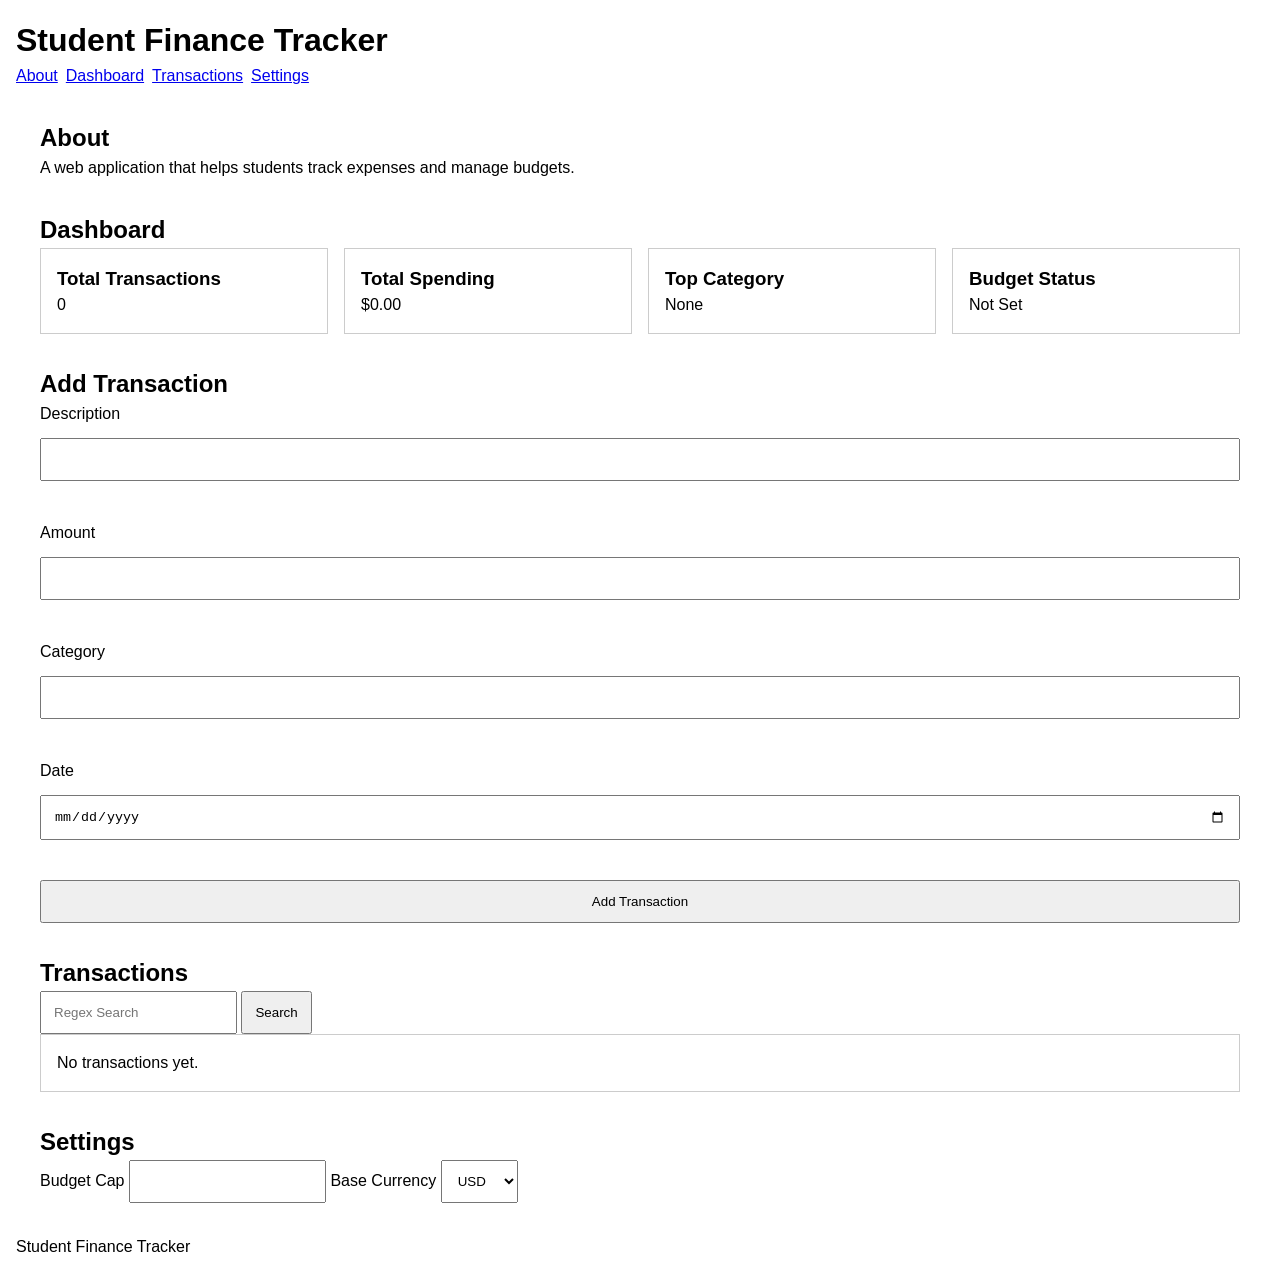
==== student_finance_tracker/index.html @ 0a342044 "M3: Added validation and error messages" ====
<!DOCTYPE html>
<html lang="en">
<head>
    <meta charset="UTF-8">
    <meta name="viewport" content="width=device-width, initial-scale=1.0">
    <title>Student Finance Tracker</title>
    <link rel="stylesheet" href="styles/style.css">
</head>
<body>

<a href="#main-content" class="skip-link">Skip to Content</a>

<header>
    <h1>Student Finance Tracker</h1>

    <nav>
        <ul>
            <li><a href="#about">About</a></li>
            <li><a href="#dashboard">Dashboard</a></li>
            <li><a href="#transactions">Transactions</a></li>
            <li><a href="#settings">Settings</a></li>
        </ul>
    </nav>
</header>

<main id="main-content">

    <section id="about">
        <h2>About</h2>
        <p>
            A web application that helps students track expenses and manage budgets.
        </p>
    </section>

    <section id="dashboard">
        <h2>Dashboard</h2>

        <div class="stats-grid">
            <article class="card">
                <h3>Total Transactions</h3>
                <p>0</p>
            </article>

            <article class="card">
                <h3>Total Spending</h3>
                <p>$0.00</p>
            </article>

            <article class="card">
                <h3>Top Category</h3>
                <p>None</p>
            </article>

            <article class="card">
                <h3>Budget Status</h3>
                <p>Not Set</p>
            </article>
        </div>
    </section>

    <section id="transaction-form">
        <h2>Add Transaction</h2>

        <form>
            <label for="description">Description</label>
            <input type="text" id="description">
            <small id="description-error"></small>

            <label for="amount">Amount</label>
            <input type="text" id="amount">
            <small id="amount-error"></small>

            <label for="category">Category</label>
            <input type="text" id="category">
            <small id="category-error"></small>

            <label for="date">Date</label>
            <input type="date" id="date">
            <small id="date-error"></small>

            <button type="submit">Add Transaction</button>
        </form>
    </section>

    <section id="transactions">
        <h2>Transactions</h2>

        <div class="search-controls">
            <input type="text" placeholder="Regex Search">
            <button>Search</button>
        </div>

        <div class="transactions-container">
            <p>No transactions yet.</p>
        </div>
    </section>

    <section id="settings">
        <h2>Settings</h2>

        <label for="budget-cap">Budget Cap</label>
        <input type="number" id="budget-cap">

        <label for="currency">Base Currency</label>
        <select id="currency">
            <option>USD</option>
            <option>EUR</option>
            <option>RWF</option>
        </select>
    </section>

</main>

<footer>
    <p>Student Finance Tracker</p>
</footer>
<script type="module" src="./scripts/main.js"></script>

</body>
</html>
---- student_finance_tracker/styles/style.css ----
* {
    margin: 0;
    padding: 0;
    box-sizing: border-box;
}

body {
    font-family: Arial, sans-serif;
    line-height: 1.5;
    padding: 1rem;
}

.skip-link {
    position: absolute;
    left: -9999px;
}

.skip-link:focus {
    left: 1rem;
    top: 1rem;
}

header {
    margin-bottom: 2rem;
}

nav ul {
    list-style: none;
    display: flex;
    flex-direction: column;
    gap: 0.5rem;
}

section {
    margin-bottom: 2rem;
}

.stats-grid {
    display: flex;
    flex-direction: column;
    gap: 1rem;
}

.card {
    border: 1px solid #ccc;
    padding: 1rem;
    transition: transform 0.3s ease;
}

.card:hover {
    transform: translateY(-3px);
}

form {
    display: flex;
    flex-direction: column;
    gap: 0.75rem;
}

input,
select,
button {
    padding: 0.75rem;
}

.transactions-container {
    border: 1px solid #ccc;
    padding: 1rem;
}

:focus-visible {
    outline: 3px solid blue;
    outline-offset: 2px;
}

/* Tablet */

@media (min-width: 768px) {
    .stats-grid {
        display: grid;
        grid-template-columns: 1fr 1fr;
    }

    nav ul {
        flex-direction: row;
    }
}

/* Desktop */

@media (min-width: 1024px) {
    .stats-grid {
        grid-template-columns: repeat(4, 1fr);
    }

    main {
        max-width: 1200px;
        margin: 0 auto;
    }
}
small {
    display: block;
    min-height: 1rem;
    color: red;
    font-size: 0.85rem;
}

.input-error {
    border: 2px solid red;
}
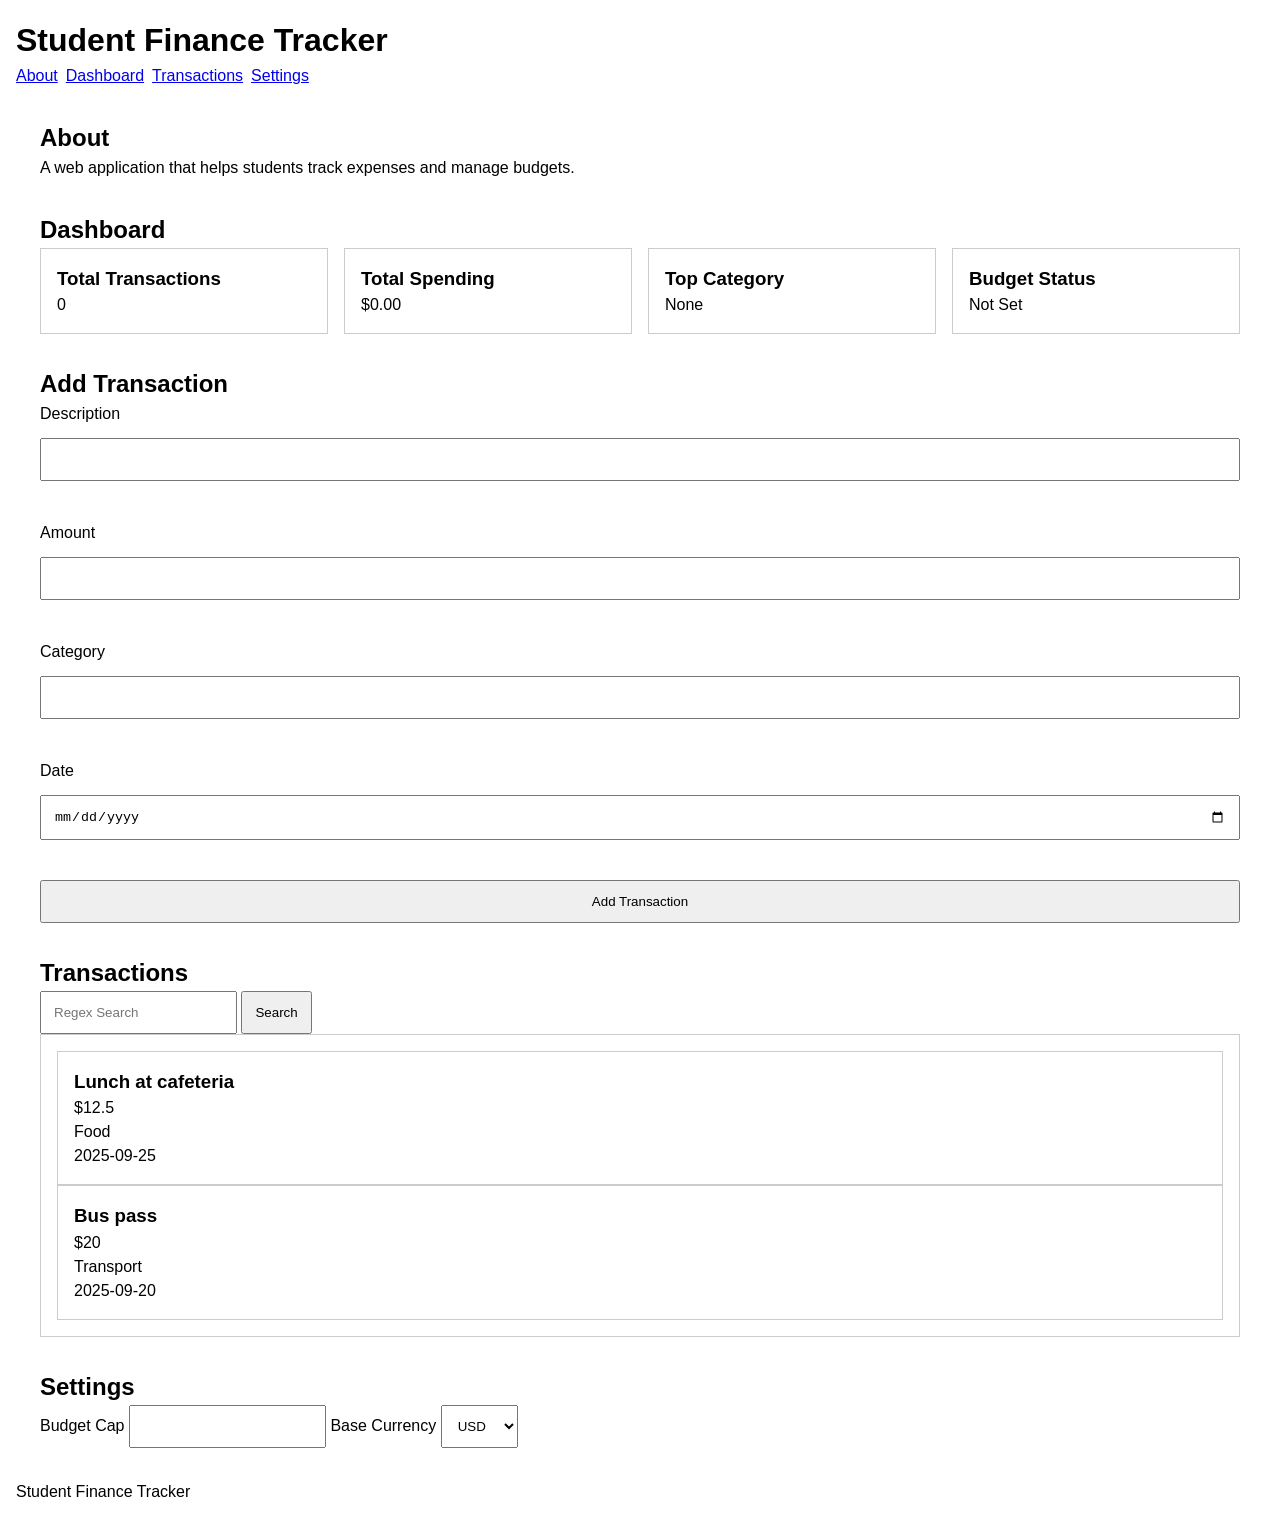
==== commit c5d0300d: "M4:render transaction records" ====
--- a/student_finance_tracker/index.html
+++ b/student_finance_tracker/index.html
@@ -90,8 +90,9 @@
             <button>Search</button>
         </div>
 
-        <div class="transactions-container">
-            <p>No transactions yet.</p>
+        <div
+                id="transactions-container"
+                class="transactions-container">
         </div>
     </section>
 
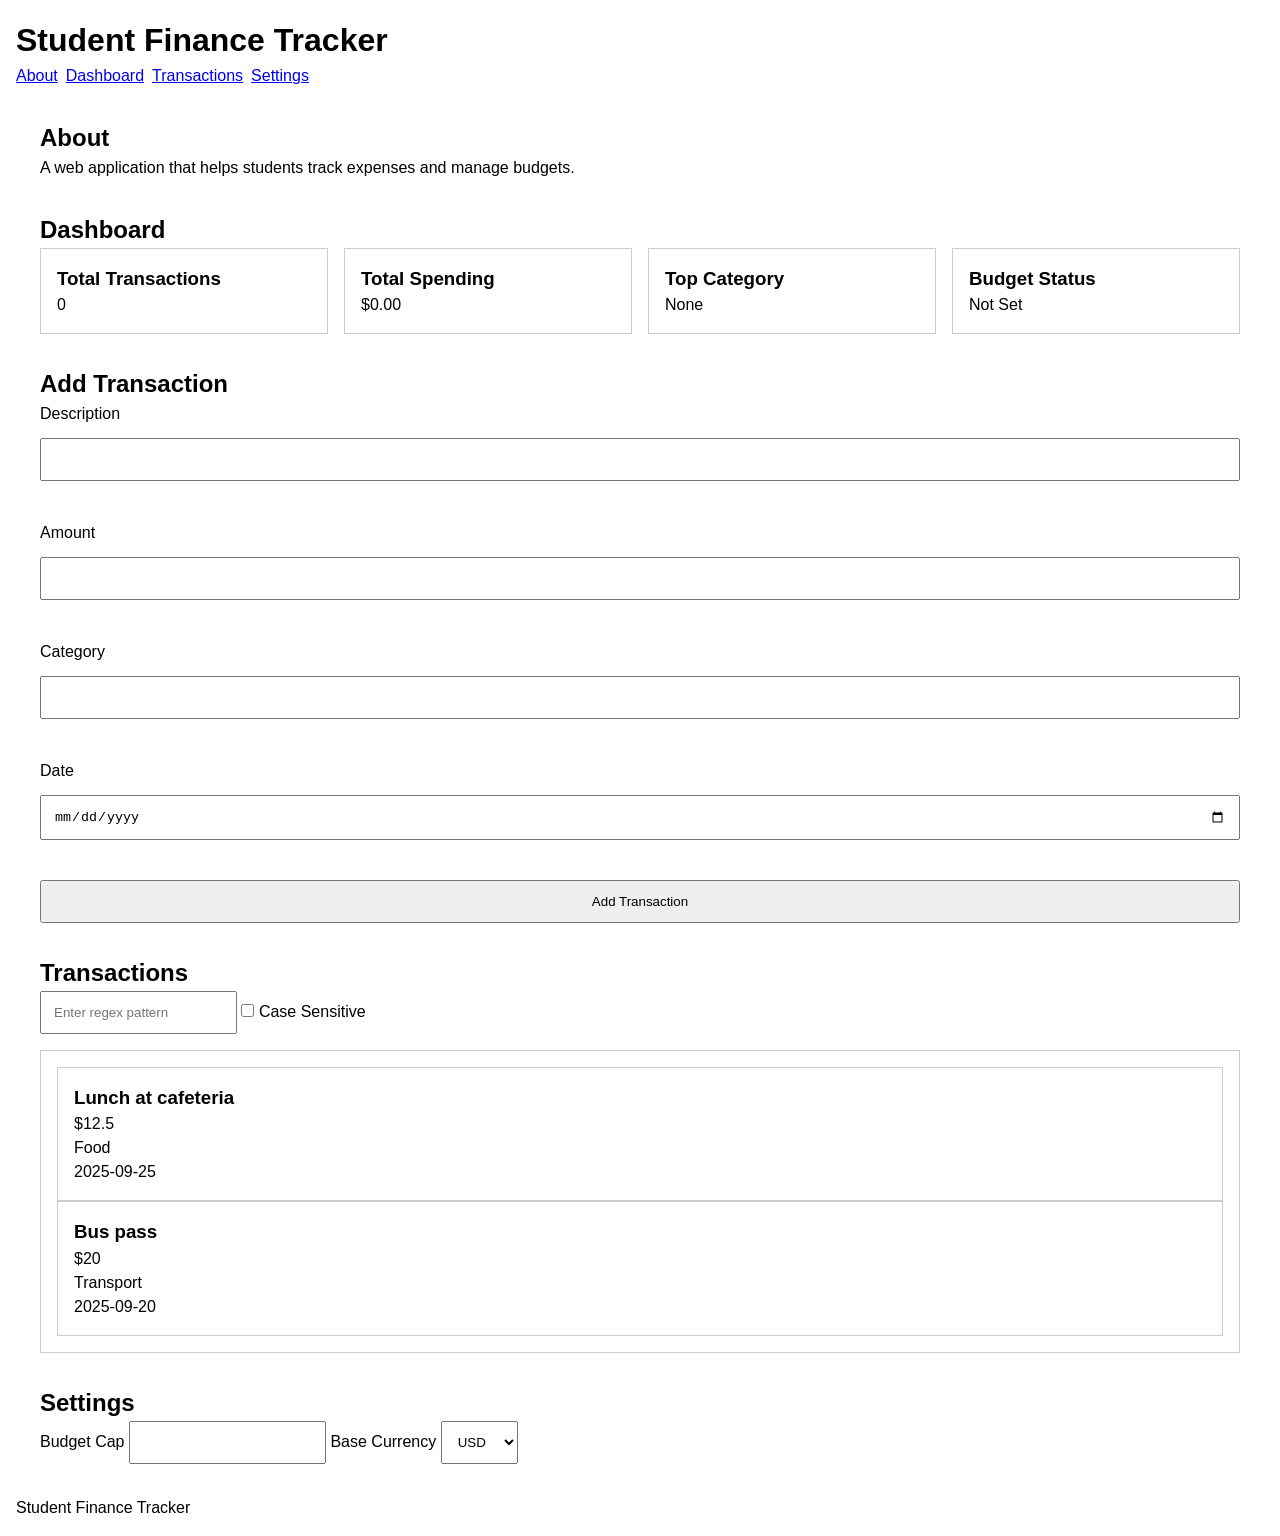
==== commit 0f7ead06: "M4: implement regex search and match highlighting" ====
--- a/student_finance_tracker/index.html
+++ b/student_finance_tracker/index.html
@@ -86,8 +86,21 @@
         <h2>Transactions</h2>
 
         <div class="search-controls">
-            <input type="text" placeholder="Regex Search">
-            <button>Search</button>
+
+            <input
+                    type="text"
+                    id="search-pattern"
+                    placeholder="Enter regex pattern">
+
+            <label>
+                <input
+                        type="checkbox"
+                        id="case-sensitive">
+                Case Sensitive
+            </label>
+
+            <small id="regex-error"></small>
+
         </div>
 
         <div
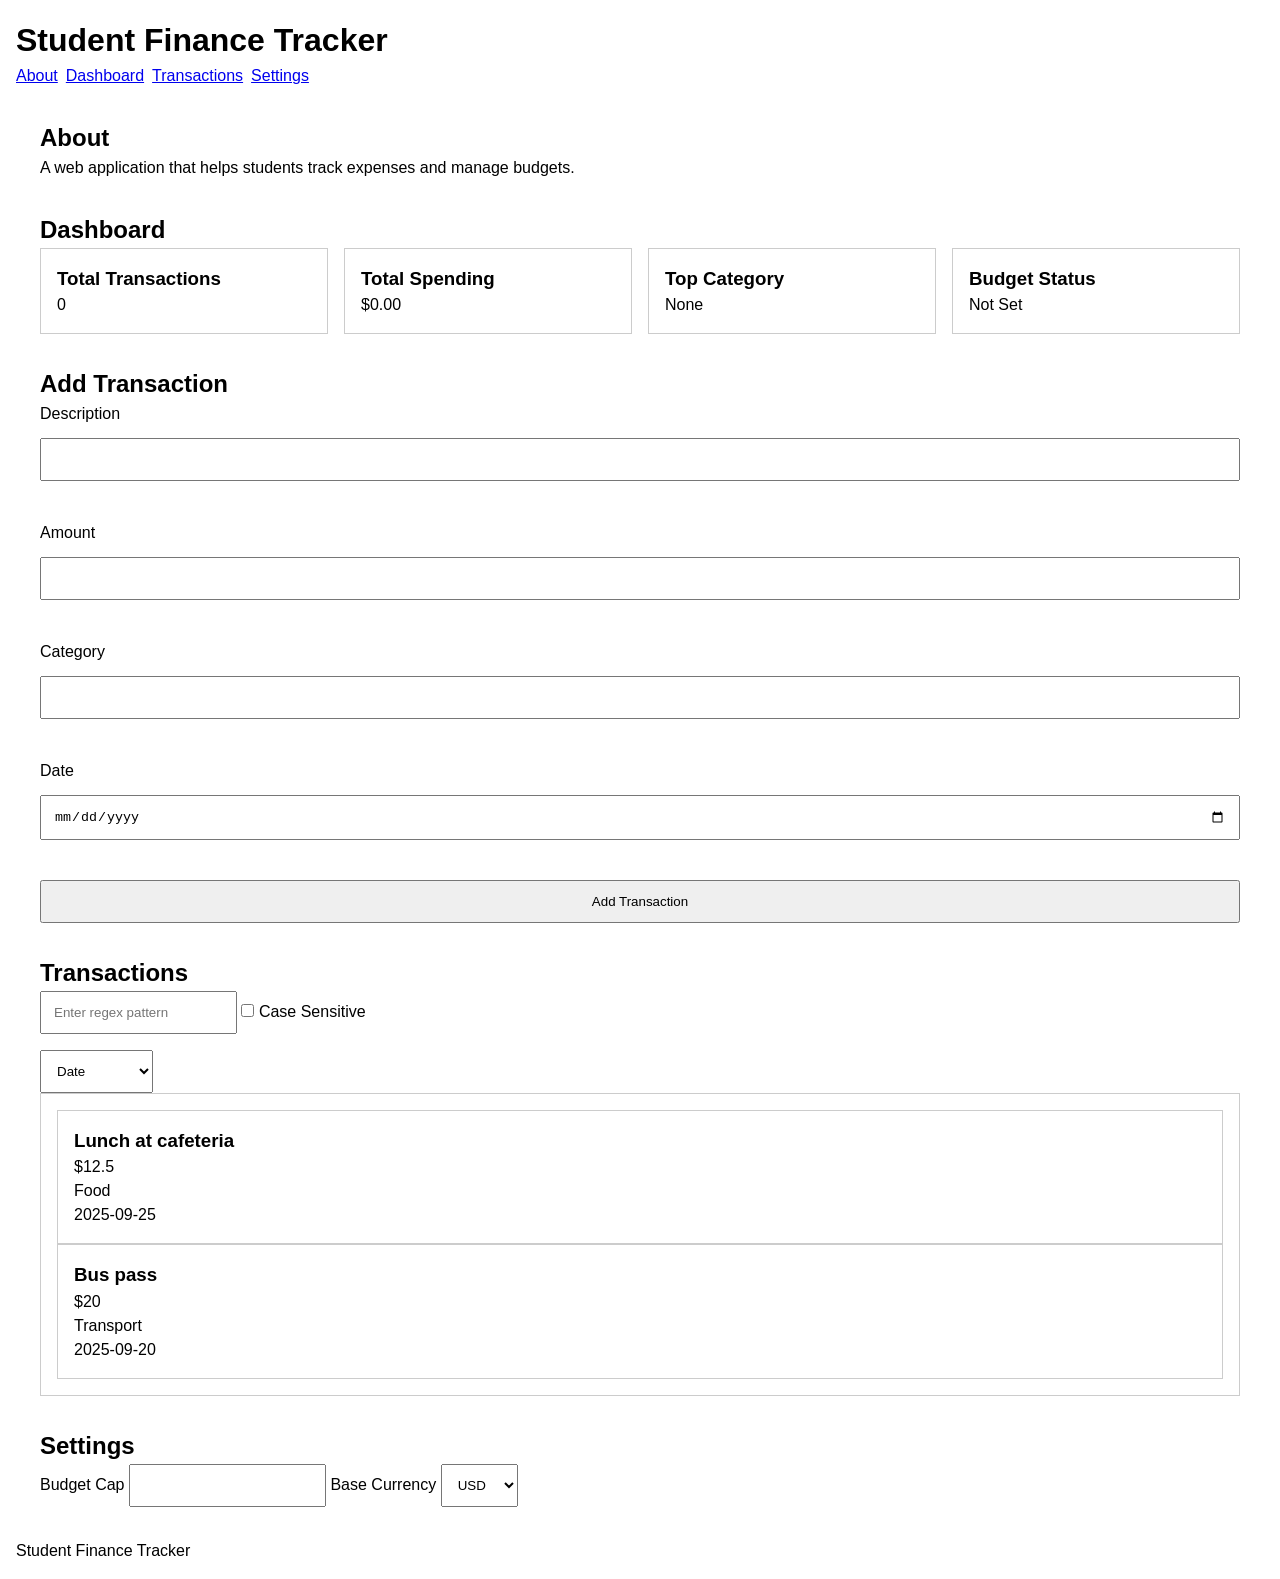
==== commit 0078eadd: "M4: render transactions, sorting and regex search" ====
--- a/student_finance_tracker/index.html
+++ b/student_finance_tracker/index.html
@@ -103,6 +103,26 @@
 
         </div>
 
+        <div class="sort-controls">
+
+            <select id="sort-by">
+
+                <option value="date">
+                    Date
+                </option>
+
+                <option value="description">
+                    Description
+                </option>
+
+                <option value="amount">
+                    Amount
+                </option>
+
+            </select>
+
+        </div>
+
         <div
                 id="transactions-container"
                 class="transactions-container">
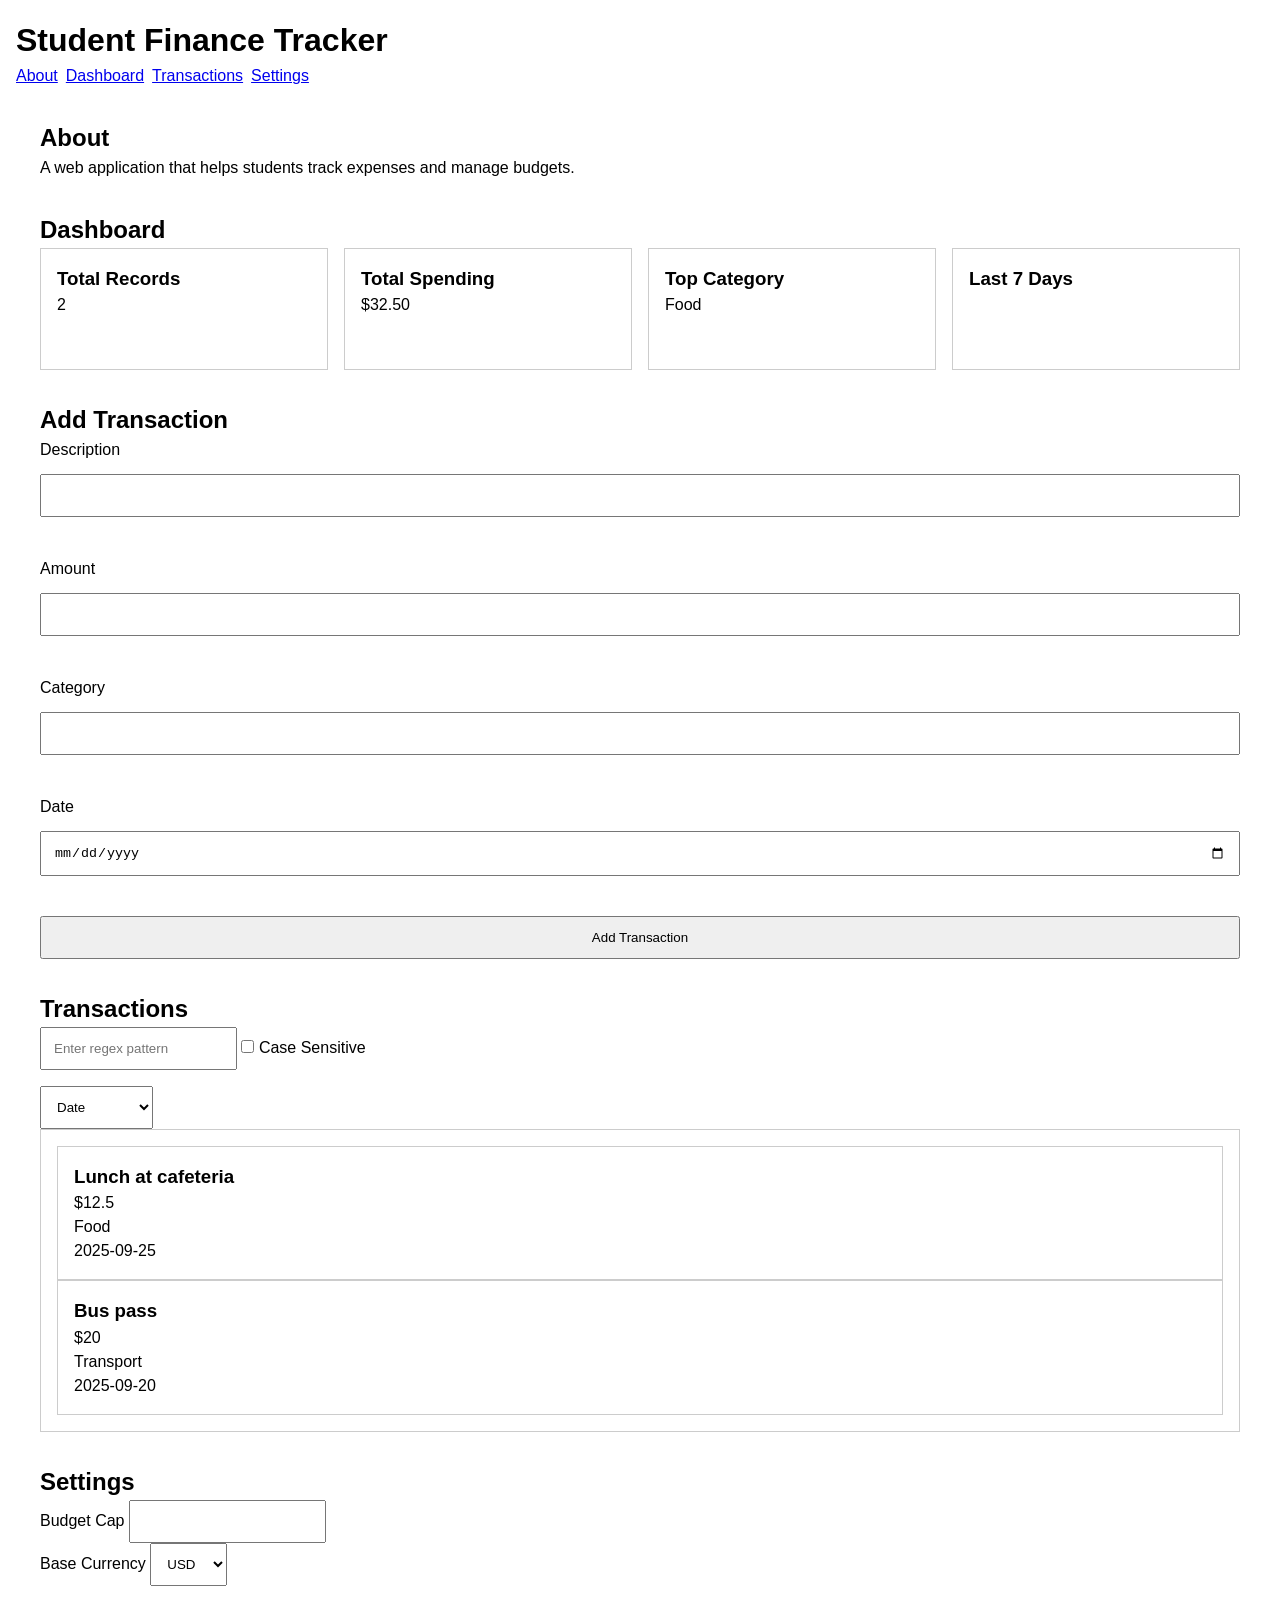
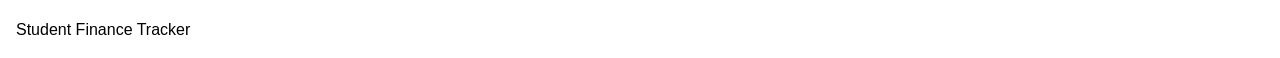
==== commit 9cbe7baf: "M5: dashboard stats, budget cap, weekly trend" ====
--- a/student_finance_tracker/index.html
+++ b/student_finance_tracker/index.html
@@ -33,29 +33,33 @@
     </section>
 
     <section id="dashboard">
+
         <h2>Dashboard</h2>
 
         <div class="stats-grid">
+
             <article class="card">
-                <h3>Total Transactions</h3>
-                <p>0</p>
+                <h3>Total Records</h3>
+                <p id="total-records">0</p>
             </article>
 
             <article class="card">
                 <h3>Total Spending</h3>
-                <p>$0.00</p>
+                <p id="total-spending">$0.00</p>
             </article>
 
             <article class="card">
                 <h3>Top Category</h3>
-                <p>None</p>
+                <p id="top-category">None</p>
             </article>
 
             <article class="card">
-                <h3>Budget Status</h3>
-                <p>Not Set</p>
+                <h3>Last 7 Days</h3>
+                <div id="weekly-trend"></div>
             </article>
+
         </div>
+
     </section>
 
     <section id="transaction-form">
@@ -135,6 +139,8 @@
         <label for="budget-cap">Budget Cap</label>
         <input type="number" id="budget-cap">
 
+        <p id="budget-message" aria-live="polite"></p>
+
         <label for="currency">Base Currency</label>
         <select id="currency">
             <option>USD</option>
--- a/student_finance_tracker/styles/style.css
+++ b/student_finance_tracker/styles/style.css
@@ -107,4 +107,10 @@
 
 .input-error {
     border: 2px solid red;
+}
+#weekly-trend {
+    display: flex;
+    align-items: flex-end;
+    gap: 4px;
+    height: 60px;
 }
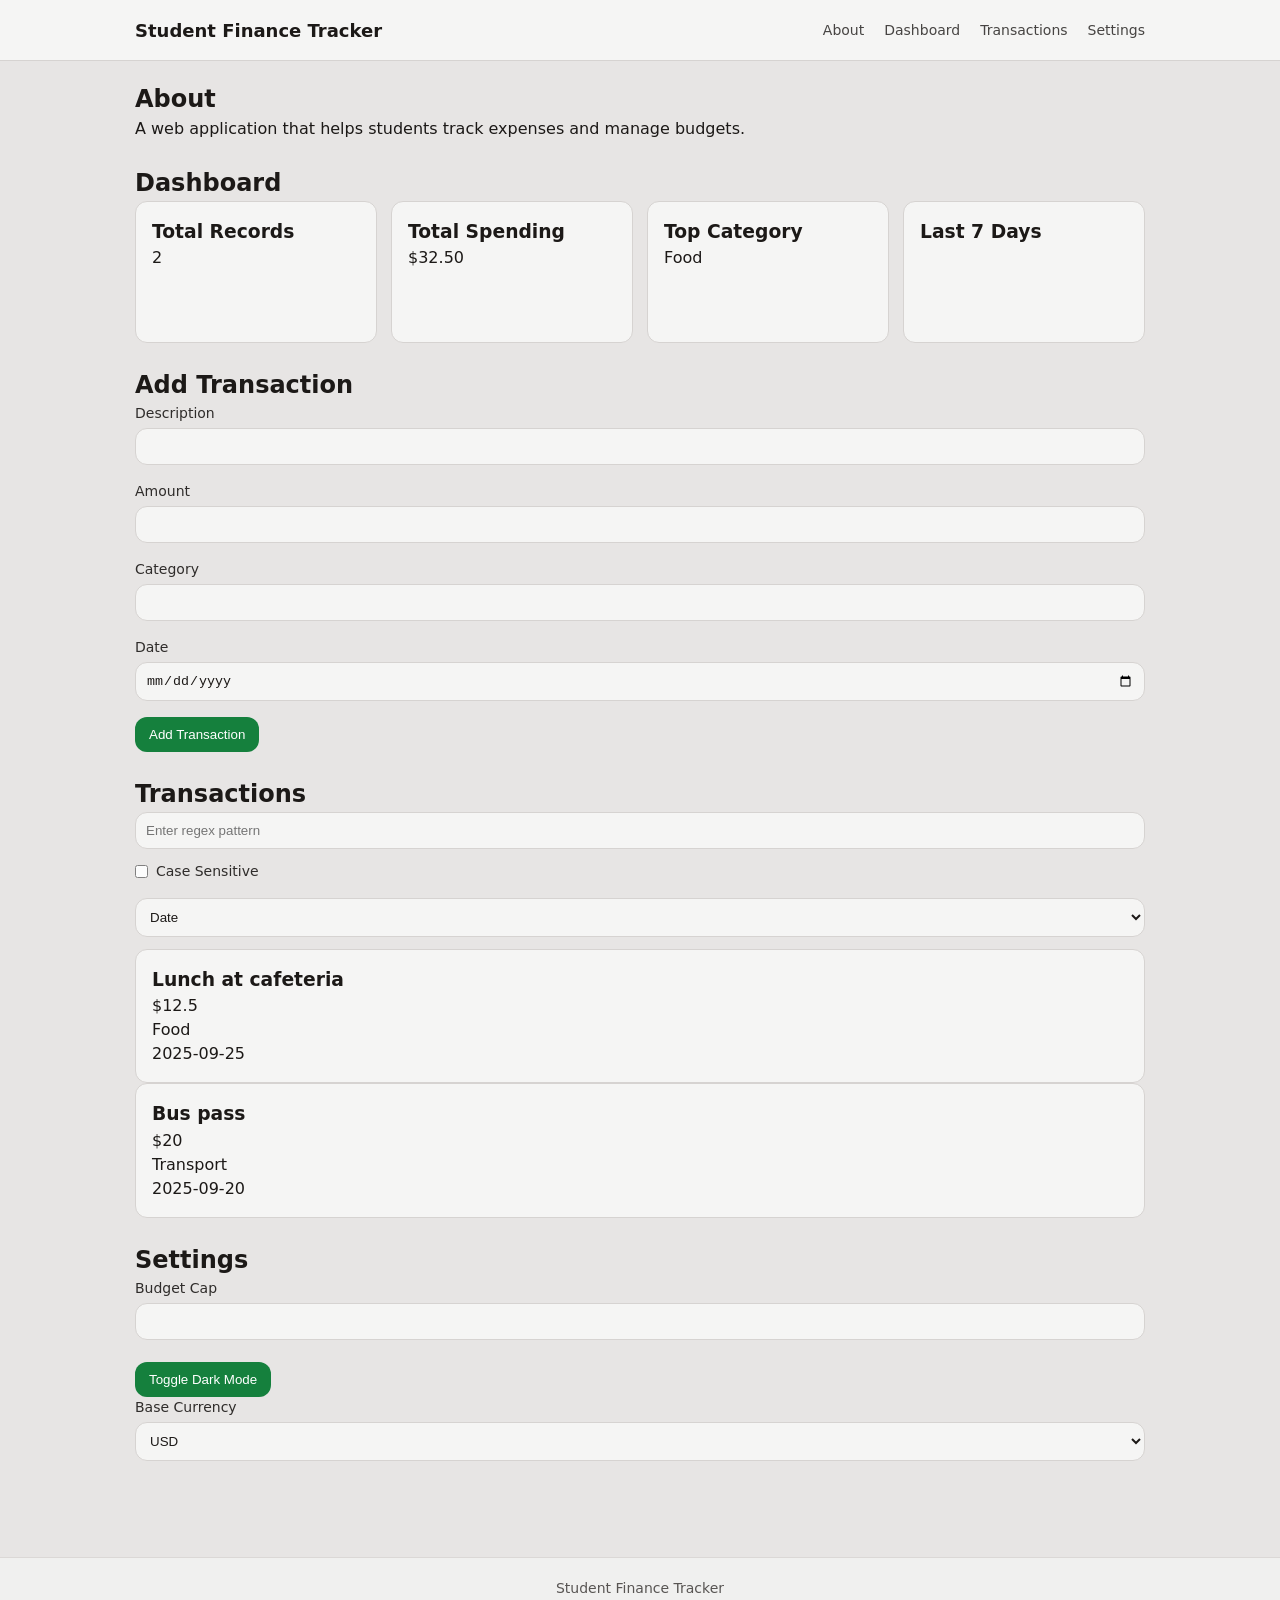
==== commit 4809627f: "updated css" ====
--- a/student_finance_tracker/index.html
+++ b/student_finance_tracker/index.html
@@ -11,16 +11,17 @@
 <a href="#main-content" class="skip-link">Skip to Content</a>
 
 <header>
-    <h1>Student Finance Tracker</h1>
-
-    <nav>
-        <ul>
-            <li><a href="#about">About</a></li>
-            <li><a href="#dashboard">Dashboard</a></li>
-            <li><a href="#transactions">Transactions</a></li>
-            <li><a href="#settings">Settings</a></li>
-        </ul>
-    </nav>
+    <div class="nav-container">
+        <span class="logo">Student Finance Tracker</span>
+        <nav>
+            <ul>
+                <li><a href="#about">About</a></li>
+                <li><a href="#dashboard">Dashboard</a></li>
+                <li><a href="#transactions">Transactions</a></li>
+                <li><a href="#settings">Settings</a></li>
+            </ul>
+        </nav>
+    </div>
 </header>
 
 <main id="main-content">
@@ -33,54 +34,45 @@
     </section>
 
     <section id="dashboard">
-
         <h2>Dashboard</h2>
-
         <div class="stats-grid">
-
             <article class="card">
                 <h3>Total Records</h3>
                 <p id="total-records">0</p>
             </article>
-
             <article class="card">
                 <h3>Total Spending</h3>
                 <p id="total-spending">$0.00</p>
             </article>
-
             <article class="card">
                 <h3>Top Category</h3>
                 <p id="top-category">None</p>
             </article>
-
             <article class="card">
                 <h3>Last 7 Days</h3>
                 <div id="weekly-trend"></div>
             </article>
-
         </div>
-
     </section>
 
     <section id="transaction-form">
         <h2>Add Transaction</h2>
-
         <form>
             <label for="description">Description</label>
             <input type="text" id="description">
-            <small id="description-error"></small>
+            <small id="description-error" class="error"></small>
 
             <label for="amount">Amount</label>
             <input type="text" id="amount">
-            <small id="amount-error"></small>
+            <small id="amount-error" class="error"></small>
 
             <label for="category">Category</label>
             <input type="text" id="category">
-            <small id="category-error"></small>
+            <small id="category-error" class="error"></small>
 
             <label for="date">Date</label>
             <input type="date" id="date">
-            <small id="date-error"></small>
+            <small id="date-error" class="error"></small>
 
             <button type="submit">Add Transaction</button>
         </form>
@@ -88,59 +80,30 @@
 
     <section id="transactions">
         <h2>Transactions</h2>
-
         <div class="search-controls">
-
-            <input
-                    type="text"
-                    id="search-pattern"
-                    placeholder="Enter regex pattern">
-
-            <label>
-                <input
-                        type="checkbox"
-                        id="case-sensitive">
+            <input type="text" id="search-pattern" placeholder="Enter regex pattern">
+            <label class="checkbox-label">
+                <input type="checkbox" id="case-sensitive">
                 Case Sensitive
             </label>
-
-            <small id="regex-error"></small>
-
+            <small id="regex-error" class="error"></small>
         </div>
-
         <div class="sort-controls">
-
             <select id="sort-by">
-
-                <option value="date">
-                    Date
-                </option>
-
-                <option value="description">
-                    Description
-                </option>
-
-                <option value="amount">
-                    Amount
-                </option>
-
+                <option value="date">Date</option>
+                <option value="description">Description</option>
+                <option value="amount">Amount</option>
             </select>
-
         </div>
-
-        <div
-                id="transactions-container"
-                class="transactions-container">
-        </div>
+        <div id="transactions-container" class="transactions-container"></div>
     </section>
 
     <section id="settings">
         <h2>Settings</h2>
-
         <label for="budget-cap">Budget Cap</label>
         <input type="number" id="budget-cap">
-
         <p id="budget-message" aria-live="polite"></p>
-
+        <button id="theme-toggle">Toggle Dark Mode</button>
         <label for="currency">Base Currency</label>
         <select id="currency">
             <option>USD</option>
--- a/student_finance_tracker/styles/style.css
+++ b/student_finance_tracker/styles/style.css
@@ -1,116 +1,284 @@
+:root {
+    --bg: #e7e5e4;
+    --text: #1c1917;
+    --card: #f5f5f4;
+    --primary: #15803d;
+    --accent: #16a34a;
+    --border: #d6d3d1;
+
+    --success: #16a34a;
+    --error: #dc2626;
+    --warning: #ca8a04;
+
+    --radius: 12px;
+    --space: 12px;
+}
+
+body.dark {
+    --bg: #0b1220;
+    --text: #e5e7eb;
+    --card: #111827;
+    --primary: #60a5fa;
+    --accent: #38bdf8;
+    --border: rgba(255, 255, 255, 0.10);
+}
+
 * {
     margin: 0;
     padding: 0;
     box-sizing: border-box;
 }
 
+html, body {
+    height: 100%;
+}
+
 body {
-    font-family: Arial, sans-serif;
+    font-family: system-ui, Arial, sans-serif;
+    background: var(--bg);
+    color: var(--text);
     line-height: 1.5;
-    padding: 1rem;
 }
 
 .skip-link {
     position: absolute;
-    left: -9999px;
+    top: -100px;
+    left: 0;
+    background: var(--primary);
+    color: white;
+    padding: 8px 16px;
+    z-index: 100;
+    border-radius: 0 0 var(--radius) var(--radius);
+    text-decoration: none;
+    font-size: 14px;
 }
 
 .skip-link:focus {
-    left: 1rem;
-    top: 1rem;
+    top: 0;
 }
 
 header {
-    margin-bottom: 2rem;
+    background: var(--card);
+    border-bottom: 1px solid var(--border);
+}
+
+.nav-container {
+    max-width: 1050px;
+    margin: 0 auto;
+    padding: 0 20px;
+    height: 60px;
+    display: flex;
+    align-items: center;
+    justify-content: space-between;
+}
+
+.logo {
+    font-weight: 700;
+    font-size: 18px;
+    color: var(--text);
 }
 
 nav ul {
+    display: flex;
+    gap: 20px;
     list-style: none;
-    display: flex;
-    flex-direction: column;
-    gap: 0.5rem;
+}
+
+nav a {
+    text-decoration: none;
+    color: var(--text);
+    opacity: 0.8;
+    font-size: 14px;
+    font-weight: 500;
+    transition: opacity 0.15s ease, color 0.15s ease;
+}
+
+nav a:hover {
+    opacity: 1;
+    color: var(--primary);
+}
+
+main {
+    max-width: 1050px;
+    margin: auto;
+    padding: 20px;
 }
 
 section {
-    margin-bottom: 2rem;
+    margin-bottom: 24px;
+}
+
+.card {
+    background: var(--card);
+    border: 1px solid var(--border);
+    border-radius: var(--radius);
+    padding: 16px;
 }
 
 .stats-grid {
-    display: flex;
-    flex-direction: column;
-    gap: 1rem;
-}
-
-.card {
-    border: 1px solid #ccc;
-    padding: 1rem;
-    transition: transform 0.3s ease;
-}
-
-.card:hover {
-    transform: translateY(-3px);
-}
-
-form {
-    display: flex;
-    flex-direction: column;
-    gap: 0.75rem;
-}
-
-input,
-select,
-button {
-    padding: 0.75rem;
-}
-
-.transactions-container {
-    border: 1px solid #ccc;
-    padding: 1rem;
-}
-
-:focus-visible {
-    outline: 3px solid blue;
-    outline-offset: 2px;
-}
-
-/* Tablet */
+    display: grid;
+    grid-template-columns: 1fr;
+    gap: 14px;
+}
 
 @media (min-width: 768px) {
     .stats-grid {
-        display: grid;
         grid-template-columns: 1fr 1fr;
     }
-
-    nav ul {
-        flex-direction: row;
-    }
-}
-
-/* Desktop */
+}
 
 @media (min-width: 1024px) {
     .stats-grid {
-        grid-template-columns: repeat(4, 1fr);
-    }
-
-    main {
-        max-width: 1200px;
-        margin: 0 auto;
-    }
-}
-small {
+        grid-template-columns: 1fr 1fr 1fr 1fr;
+    }
+}
+
+label {
     display: block;
-    min-height: 1rem;
-    color: red;
-    font-size: 0.85rem;
-}
-
-.input-error {
-    border: 2px solid red;
-}
+    font-size: 14px;
+    margin-bottom: 4px;
+    opacity: 0.9;
+}
+
+.checkbox-label {
+    display: inline-flex;
+    align-items: center;
+    gap: 8px;
+    font-size: 14px;
+    margin-bottom: var(--space);
+    cursor: pointer;
+}
+
+.checkbox-label input {
+    width: auto;
+    margin-bottom: 0;
+}
+
+input, select {
+    width: 100%;
+    padding: 10px;
+    margin-bottom: var(--space);
+    border-radius: var(--radius);
+    border: 1px solid var(--border);
+    background: var(--card);
+    color: var(--text);
+    transition: border-color 0.15s ease, box-shadow 0.15s ease;
+}
+
+input:focus, select:focus {
+    outline: none;
+    border-color: var(--primary);
+    box-shadow: 0 0 0 4px color-mix(in srgb, var(--primary) 15%, transparent);
+}
+
+button {
+    background: var(--primary);
+    color: white;
+    border: none;
+    padding: 10px 14px;
+    border-radius: var(--radius);
+    cursor: pointer;
+    font-weight: 500;
+    transition: background-color 0.15s ease, filter 0.15s ease;
+}
+
+button:hover {
+    filter: brightness(1.1);
+}
+
+body.dark button:hover {
+    filter: brightness(0.9);
+}
+
+table {
+    width: 100%;
+    border-collapse: collapse;
+    background: var(--card);
+    border-radius: var(--radius);
+    overflow: hidden;
+}
+
+th, td {
+    padding: 10px;
+    border-bottom: 1px solid var(--border);
+    text-align: left;
+}
+
+tr:hover {
+    background: color-mix(in srgb, var(--text) 3%, transparent);
+}
+
+.error {
+    color: var(--error);
+    font-size: 13px;
+    margin-top: -6px;
+    margin-bottom: 10px;
+    display: block;
+}
+
+.success {
+    color: var(--success);
+    font-size: 13px;
+}
+
+.warning {
+    color: var(--warning);
+    font-size: 13px;
+}
+
+[aria-live] {
+    margin-top: 10px;
+    font-size: 13px;
+}
+
+mark {
+    background: color-mix(in srgb, var(--warning) 30%, transparent);
+    color: var(--text);
+    padding: 2px;
+    border-radius: 4px;
+}
+
 #weekly-trend {
     display: flex;
     align-items: flex-end;
     gap: 4px;
-    height: 60px;
+    height: 80px;
+}
+
+footer {
+    text-align: center;
+    padding: 20px;
+    font-size: 14px;
+    opacity: 0.7;
+    border-top: 1px solid var(--border);
+    background: var(--card);
+    margin-top: 40px;
+}
+
+@media (max-width: 600px) {
+    .nav-container {
+        flex-direction: column;
+        height: auto;
+        padding: 12px;
+        gap: 12px;
+        text-align: center;
+    }
+
+    nav ul {
+        gap: 14px;
+        flex-wrap: wrap;
+        justify-content: center;
+    }
+
+    main {
+        padding: 12px;
+    }
+
+    button {
+        width: 100%;
+    }
+
+    th, td {
+        font-size: 13px;
+    }
 }
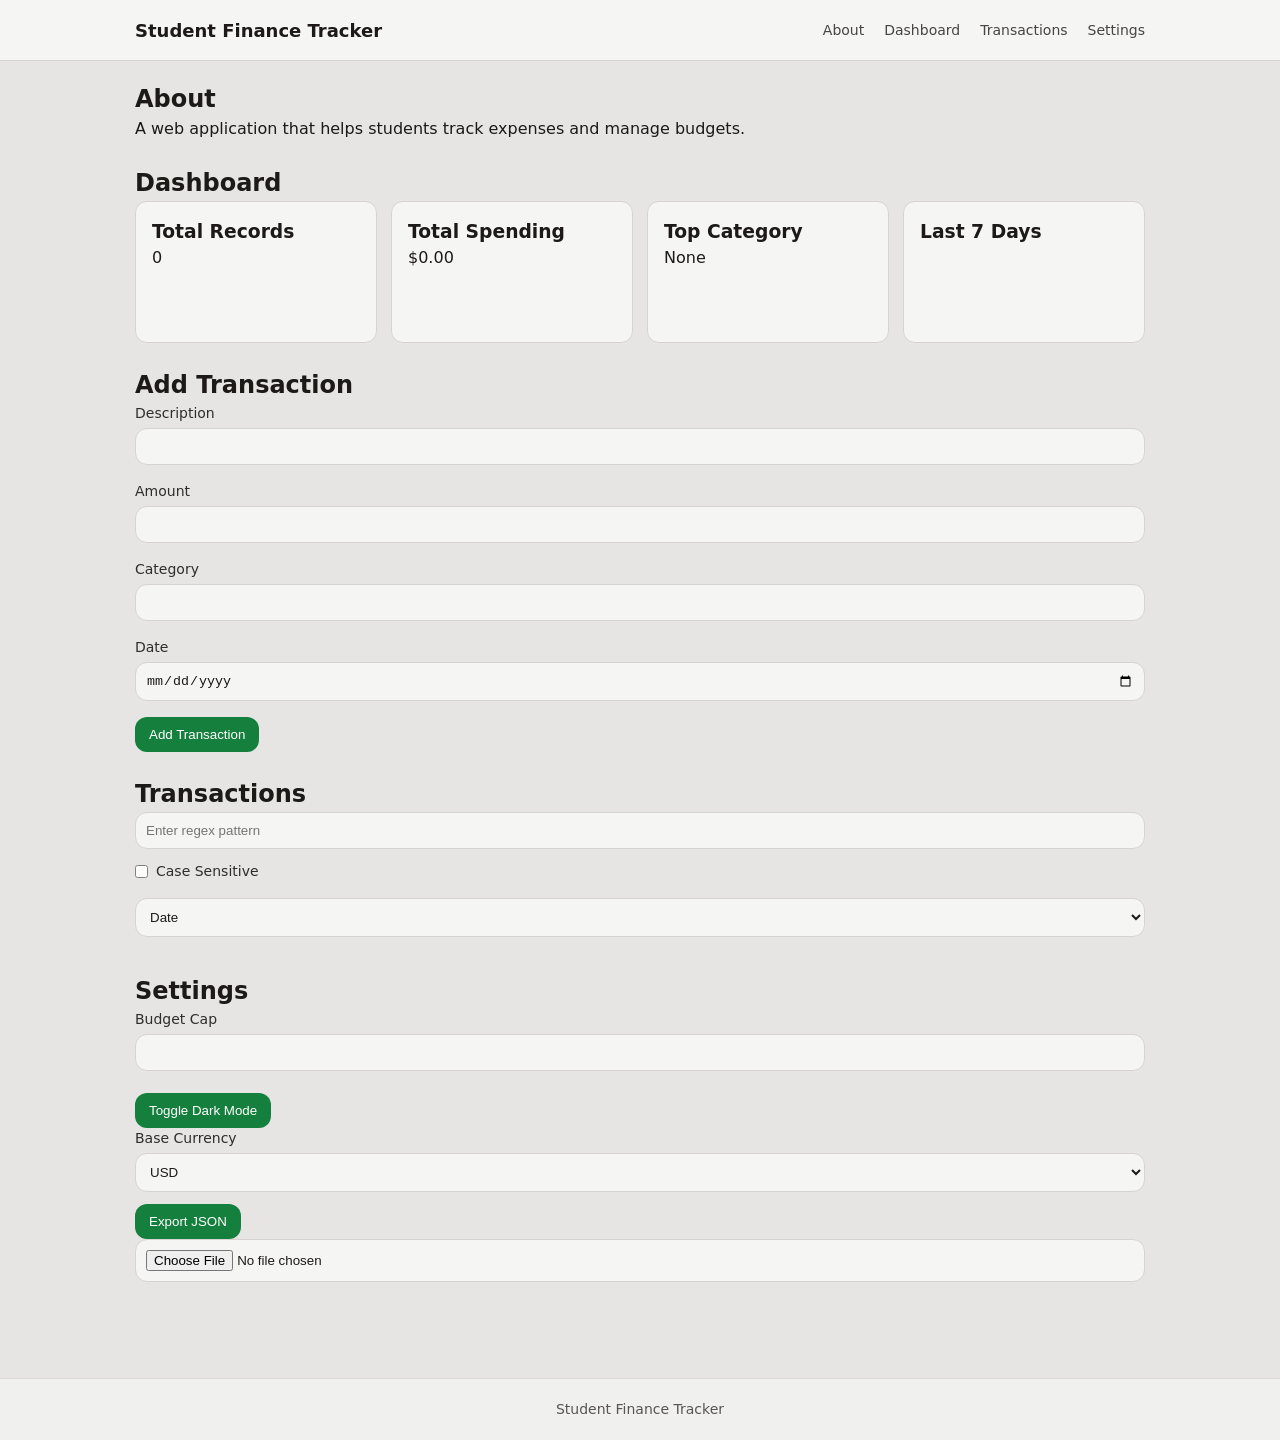
==== commit 35ccd111: "M6 Completed" ====
--- a/student_finance_tracker/index.html
+++ b/student_finance_tracker/index.html
@@ -57,7 +57,7 @@
 
     <section id="transaction-form">
         <h2>Add Transaction</h2>
-        <form>
+        <form id="transaction-form-element">
             <label for="description">Description</label>
             <input type="text" id="description">
             <small id="description-error" class="error"></small>
@@ -110,6 +110,15 @@
             <option>EUR</option>
             <option>RWF</option>
         </select>
+
+        <button id="export-btn">
+            Export JSON
+        </button>
+
+        <input
+                type="file"
+                id="import-json"
+                accept=".json">
     </section>
 
 </main>
